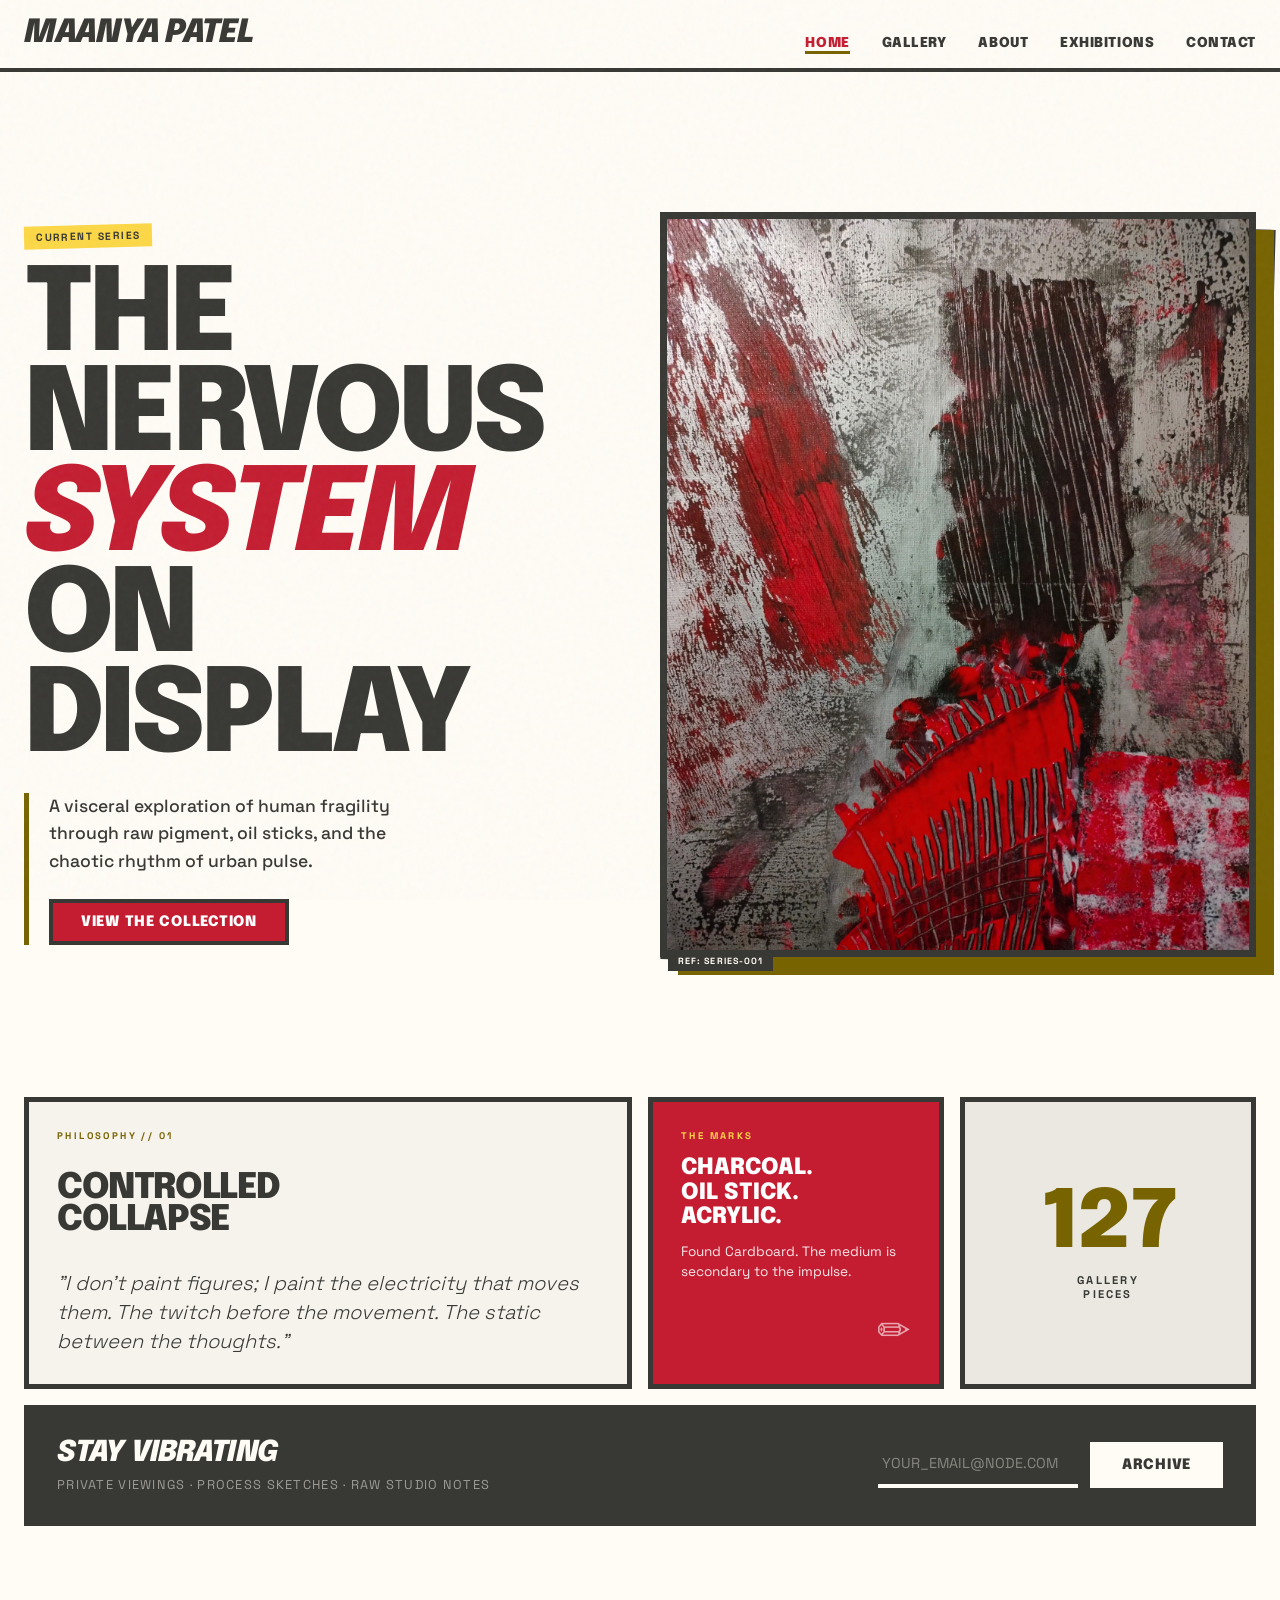
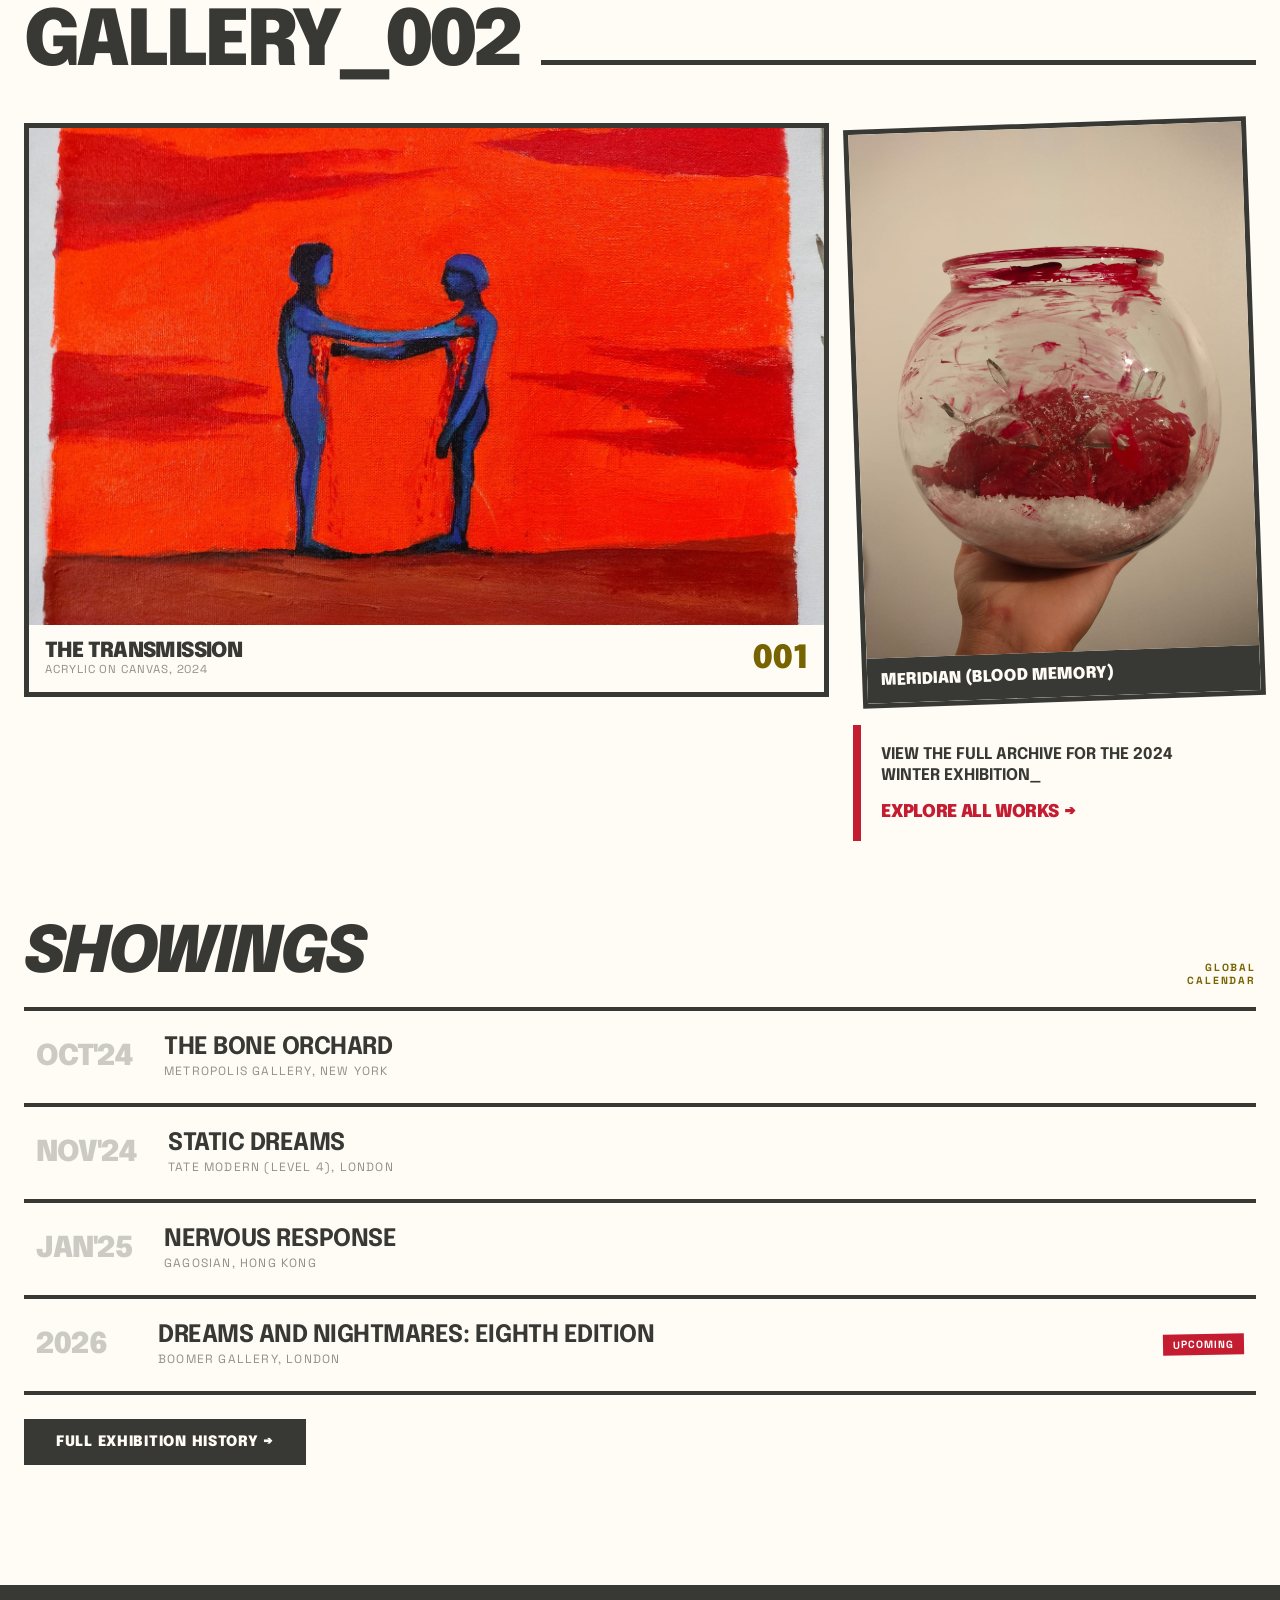
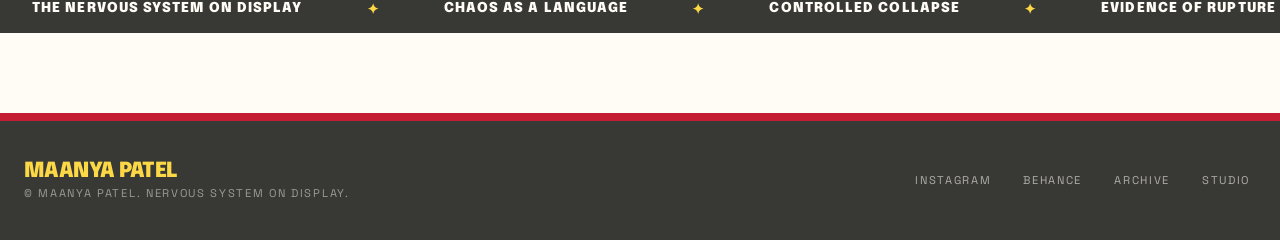
==== index.html @ a14484f3 "Add files via upload" ====
<!DOCTYPE html>
<html lang="en">
<head>
  <meta charset="UTF-8" />
  <meta name="viewport" content="width=device-width, initial-scale=1.0" />
  <title>MAANYA PATEL — THE NERVOUS SYSTEM ON DISPLAY</title>
  <link rel="preconnect" href="https://fonts.googleapis.com" />
  <link rel="preconnect" href="https://fonts.gstatic.com" crossorigin />
  <link href="https://fonts.googleapis.com/css2?family=Epilogue:ital,wght@0,400;0,700;0,900;1,900&family=Space+Grotesk:wght@300;400;500;700&display=swap" rel="stylesheet" />
  <link rel="stylesheet" href="styles.css" />
  <style>
    /* ---- Hero ---- */
    .hero {
      display: grid;
      grid-template-columns: 1fr 1fr;
      gap: 40px;
      align-items: center;
      padding: 80px 0 60px;
      position: relative;
    }

    .hero-title {
      font-family: 'Epilogue', sans-serif;
      font-weight: 900;
      font-size: clamp(3.5rem, 9vw, 7.5rem);
      line-height: 0.87;
      letter-spacing: -0.04em;
      text-transform: uppercase;
    }

    .hero-title .red { color: #c41d31; font-style: italic; }

    .hero-badge {
      display: inline-block;
      background: #fcd846;
      color: #383834;
      font-family: 'Space Grotesk', sans-serif;
      font-size: 0.65rem;
      font-weight: 700;
      text-transform: uppercase;
      letter-spacing: 0.14em;
      padding: 5px 12px;
      transform: rotate(-1.5deg);
      margin-bottom: 20px;
    }

    .hero-sub {
      border-left: 5px solid #776300;
      padding-left: 20px;
      margin-top: 24px;
      max-width: 420px;
    }

    .hero-sub p {
      font-size: 1.1rem;
      font-weight: 500;
      line-height: 1.55;
      color: #383834;
      margin-bottom: 24px;
    }

    .hero-img-wrap {
      position: relative;
    }

    .hero-img-back {
      position: absolute;
      inset: 0;
      background: #eae8e0;
      transform: translate(10px, 10px) rotate(1.5deg);
      border: 5px solid #383834;
      z-index: 0;
    }

    .hero-img-frame {
      position: relative;
      z-index: 1;
      border: 7px solid #383834;
      overflow: hidden;
      aspect-ratio: 4/5;
      box-shadow: 18px 18px 0 #776300;
    }

    .hero-img-frame .canvas { height: 100%; }

    .hero-img-tag {
      position: absolute;
      bottom: -14px;
      left: 8px;
      background: #383834;
      color: #fffcf6;
      font-size: 9px;
      font-family: 'Space Grotesk', sans-serif;
      font-weight: 700;
      text-transform: uppercase;
      letter-spacing: 0.12em;
      padding: 4px 10px;
      z-index: 2;
    }

    /* ---- Bento ---- */
    .bento {
      display: grid;
      grid-template-columns: repeat(4, 1fr);
      gap: 16px;
      margin: 80px 0;
    }

    .bento-cell {
      border: 5px solid #383834;
      padding: 28px;
      background: #f6f3ed;
    }

    .bento-cell.span2 { grid-column: span 2; }
    .bento-cell.span4 { grid-column: span 4; }

    .bento-cell.dark {
      background: #383834;
      color: #fffcf6;
    }

    .bento-cell.red {
      background: #c41d31;
      color: white;
    }

    .bento-overline {
      font-size: 0.6rem;
      font-weight: 700;
      text-transform: uppercase;
      letter-spacing: 0.25em;
      color: #776300;
      margin-bottom: 14px;
    }

    .bento-overline.white { color: #fcd846; }

    .bento-title {
      font-family: 'Epilogue', sans-serif;
      font-weight: 900;
      font-size: 2.2rem;
      line-height: 0.92;
      letter-spacing: -0.04em;
      text-transform: uppercase;
      margin-bottom: 16px;
    }

    .bento-quote {
      font-size: 1.25rem;
      font-style: italic;
      font-weight: 300;
      line-height: 1.45;
      margin-top: auto;
    }

    .bento-stat {
      font-family: 'Epilogue', sans-serif;
      font-weight: 900;
      font-size: 5rem;
      line-height: 1;
      color: #776300;
    }

    .bento-stat-label {
      font-size: 0.7rem;
      font-weight: 700;
      text-transform: uppercase;
      letter-spacing: 0.2em;
      margin-top: 8px;
      color: #383834;
    }

    .email-form {
      display: flex;
      gap: 12px;
      flex-wrap: wrap;
    }

    .email-form input {
      flex: 1;
      min-width: 200px;
      background: transparent;
      border: none;
      border-bottom: 4px solid #fffcf6;
      color: #fffcf6;
      font-family: 'Space Grotesk', sans-serif;
      font-size: 0.9rem;
      padding: 8px 4px;
      outline: none;
    }

    .email-form input::placeholder { color: rgba(255,252,246,0.4); }

    .btn {
      display: inline-block;
      font-family: 'Epilogue', sans-serif;
      font-weight: 900;
      font-size: 0.9rem;
      text-transform: uppercase;
      letter-spacing: 0.05em;
      padding: 12px 28px;
      border: 4px solid #383834;
      cursor: pointer;
      transition: transform 0.08s;
      text-decoration: none;
      text-align: center;
    }

    .btn:hover { transform: translate(3px, 3px); }

    .btn-primary {
      background: #c41d31;
      color: white;
      border-color: #383834;
    }

    .btn-dark {
      background: #383834;
      color: #fffcf6;
      border-color: #383834;
    }

    .btn-white {
      background: #fffcf6;
      color: #383834;
      border-color: #fffcf6;
    }

    /* ---- Gallery Preview ---- */
    .gallery-preview-header {
      display: flex;
      align-items: baseline;
      gap: 20px;
      margin-bottom: 40px;
    }

    .gallery-preview-header h2 {
      font-family: 'Epilogue', sans-serif;
      font-weight: 900;
      font-size: clamp(2.5rem, 6vw, 5rem);
      letter-spacing: -0.04em;
      text-transform: uppercase;
      line-height: 1;
      white-space: nowrap;
    }

    .gallery-preview-line {
      flex: 1;
      height: 5px;
      background: #383834;
    }

    .gallery-preview-grid {
      display: grid;
      grid-template-columns: 2fr 1fr;
      gap: 24px;
    }

    .gallery-card {
      border: 5px solid #383834;
      overflow: hidden;
      position: relative;
    }

    .gallery-card img,
    .gallery-card .canvas {
      width: 100%;
      display: block;
    }

    .gallery-card-meta {
      padding: 16px;
      background: #fffcf6;
      display: flex;
      justify-content: space-between;
      align-items: flex-end;
    }

    .gallery-card-title {
      font-family: 'Epilogue', sans-serif;
      font-weight: 900;
      font-size: 1.3rem;
      letter-spacing: -0.03em;
      text-transform: uppercase;
    }

    .gallery-card-num {
      font-family: 'Epilogue', sans-serif;
      font-weight: 900;
      font-size: 2rem;
      color: #776300;
      line-height: 1;
    }

    .gallery-cta {
      padding: 20px;
      display: flex;
      flex-direction: column;
      justify-content: flex-end;
      gap: 16px;
      border-left: 8px solid #c41d31;
    }

    .gallery-cta p {
      font-family: 'Epilogue', sans-serif;
      font-weight: 700;
      font-size: 1rem;
      line-height: 1.3;
      text-transform: uppercase;
    }

    .gallery-cta a {
      font-family: 'Epilogue', sans-serif;
      font-weight: 900;
      font-size: 1.1rem;
      color: #c41d31;
      text-decoration: none;
      text-transform: uppercase;
      letter-spacing: -0.02em;
      display: flex;
      align-items: center;
      gap: 6px;
    }

    .gallery-cta a::after { content: ' →'; }

    /* ---- Showings ---- */
    .showings-header {
      display: flex;
      justify-content: space-between;
      align-items: flex-end;
      margin-bottom: 20px;
    }

    .showings-header h2 {
      font-family: 'Epilogue', sans-serif;
      font-weight: 900;
      font-style: italic;
      font-size: clamp(2.5rem, 5vw, 4rem);
      letter-spacing: -0.04em;
      text-transform: uppercase;
    }

    .showings-header span {
      font-family: 'Space Grotesk', sans-serif;
      font-size: 0.65rem;
      font-weight: 700;
      letter-spacing: 0.18em;
      text-transform: uppercase;
      color: #776300;
      text-align: right;
    }

    .showing-row {
      border-top: 4px solid #383834;
      padding: 24px 12px;
      display: flex;
      align-items: center;
      gap: 32px;
      cursor: pointer;
      transition: background 0.08s;
    }

    .showing-row:last-child { border-bottom: 4px solid #383834; }
    .showing-row:hover { background: #f0eee6; }

    .showing-date {
      font-family: 'Epilogue', sans-serif;
      font-weight: 900;
      font-size: 1.8rem;
      opacity: 0.25;
      letter-spacing: -0.04em;
      min-width: 90px;
    }

    .showing-title {
      font-family: 'Epilogue', sans-serif;
      font-weight: 700;
      font-size: 1.5rem;
      text-transform: uppercase;
      letter-spacing: -0.02em;
    }

    .showing-venue {
      font-size: 0.75rem;
      text-transform: uppercase;
      letter-spacing: 0.1em;
      opacity: 0.55;
      margin-top: 3px;
    }

    .showing-row:hover .showing-title { color: #c41d31; }

    @media (max-width: 768px) {
      .hero { grid-template-columns: 1fr; }
      .hero-img-wrap { display: none; }
      .bento { grid-template-columns: 1fr 1fr; }
      .bento-cell.span4 { grid-column: span 2; }
      .gallery-preview-grid { grid-template-columns: 1fr; }
    }

    @media (max-width: 480px) {
      .bento { grid-template-columns: 1fr; }
      .bento-cell.span2,
      .bento-cell.span4 { grid-column: span 1; }
    }
  </style>
</head>
<body>

<!-- ===== NAVIGATION ===== -->
<nav class="site-nav">
  <div class="nav-inner">
    <a href="index.html" class="nav-logo">Maanya Patel</a>
    <div class="nav-links">
      <a href="index.html" class="active">Home</a>
      <a href="gallery.html">Gallery</a>
      <a href="about.html">About</a>
      <a href="exhibitions.html">Exhibitions</a>
      <a href="contact.html">Contact</a>
    </div>
    <button class="nav-menu-btn" onclick="toggleMenu()" aria-label="Menu">☰</button>
  </div>
  <div class="nav-mobile" id="mobileMenu">
    <a href="index.html" class="active">Home</a>
    <a href="gallery.html">Gallery</a>
    <a href="about.html">About</a>
    <a href="exhibitions.html">Exhibitions</a>
    <a href="contact.html">Contact</a>
  </div>
</nav>

<!-- ===== MAIN ===== -->
<main class="page-content">

  <!-- Hero -->
  <section class="hero">
    <div>
      <div class="hero-badge">Current Series</div>
      <h1 class="hero-title">
        THE<br/>
        NERVOUS<br/>
        <span class="red">SYSTEM</span> ON<br/>
        DISPLAY
      </h1>
      <div class="hero-sub">
        <p>A visceral exploration of human fragility through raw pigment, oil sticks, and the chaotic rhythm of urban pulse.</p>
        <a href="gallery.html" class="btn btn-primary">VIEW THE COLLECTION</a>
      </div>
    </div>

    <div class="hero-img-wrap">
      <div class="hero-img-back"></div>
      <div class="hero-img-frame">
        <img src="images/painting-breach.jpg" alt="Breach — Acrylic, oil stick on canvas" style="width:100%;height:100%;object-fit:cover;">
      </div>
      <div class="hero-img-tag">REF: SERIES-001</div>
    </div>
  </section>

  <!-- Bento Grid -->
  <section class="bento">
    <!-- Philosophy statement -->
    <div class="bento-cell span2" style="display:flex;flex-direction:column;gap:16px;">
      <div class="bento-overline">Philosophy // 01</div>
      <div class="bento-title">Controlled<br/>Collapse</div>
      <div class="bento-quote">
        "I don't paint figures; I paint the electricity that moves them. The twitch before the movement. The static between the thoughts."
      </div>
    </div>

    <!-- The Marks -->
    <div class="bento-cell red" style="display:flex;flex-direction:column;justify-content:space-between;">
      <div>
        <div class="bento-overline white">The Marks</div>
        <div style="font-family:'Epilogue',sans-serif;font-weight:900;font-size:1.4rem;text-transform:uppercase;line-height:1.1;margin-bottom:12px;">Charcoal.<br/>Oil Stick.<br/>Acrylic.</div>
        <p style="font-size:0.85rem;line-height:1.5;opacity:0.9;">Found Cardboard. The medium is secondary to the impulse.</p>
      </div>
      <div style="font-size:2.5rem;text-align:right;opacity:0.6;">✏</div>
    </div>

    <!-- Stat -->
    <div class="bento-cell" style="display:flex;flex-direction:column;align-items:center;justify-content:center;text-align:center;background:#eae8e0;">
      <div class="bento-stat">127</div>
      <div class="bento-stat-label">Gallery<br/>Pieces</div>
    </div>

    <!-- Email signup -->
    <div class="bento-cell span4 dark" style="display:flex;align-items:center;justify-content:space-between;gap:40px;flex-wrap:wrap;">
      <div>
        <div style="font-family:'Epilogue',sans-serif;font-weight:900;font-style:italic;font-size:1.8rem;text-transform:uppercase;letter-spacing:-0.03em;margin-bottom:8px;">STAY VIBRATING</div>
        <p style="font-size:0.8rem;text-transform:uppercase;letter-spacing:0.1em;opacity:0.5;">Private viewings · Process sketches · Raw studio notes</p>
      </div>
      <div class="email-form">
        <input type="email" placeholder="YOUR_EMAIL@NODE.COM" />
        <button class="btn btn-white">Archive</button>
      </div>
    </div>
  </section>

  <!-- Gallery Preview -->
  <section style="margin-bottom:80px;">
    <div class="gallery-preview-header">
      <h2>Gallery_002</h2>
      <div class="gallery-preview-line"></div>
    </div>
    <div class="gallery-preview-grid">
      <div>
        <div class="gallery-card">
          <img src="images/painting-transmission.jpg" alt="The Transmission" style="width:100%;aspect-ratio:16/10;object-fit:cover;">
          <div class="gallery-card-meta">
            <div>
              <div class="gallery-card-title">The Transmission</div>
              <div style="font-size:0.72rem;opacity:0.55;text-transform:uppercase;letter-spacing:0.08em;">Acrylic on Canvas, 2024</div>
            </div>
            <div class="gallery-card-num">001</div>
          </div>
        </div>
      </div>
      <div style="display:flex;flex-direction:column;gap:24px;">
        <div class="gallery-card" style="transform:rotate(-2deg);transition:transform 0.2s;" onmouseover="this.style.transform='rotate(0deg)'" onmouseout="this.style.transform='rotate(-2deg)'">
          <!-- Replace with: <img src="images/sculpture-vessel.jpg" alt="Meridian (Blood Memory)" style="width:100%;aspect-ratio:3/4;object-fit:cover"> -->
          <img src="images/sculpture-vessel.jpg" alt="Meridian (Blood Memory)" style="width:100%;aspect-ratio:3/4;object-fit:cover;">
          <div style="background:#383834;color:#fffcf6;padding:14px;">
            <div style="font-family:'Epilogue',sans-serif;font-weight:900;font-size:1rem;text-transform:uppercase;">Meridian (Blood Memory)</div>
          </div>
        </div>
        <div class="gallery-cta">
          <p>View the full archive for the 2024 winter exhibition_</p>
          <a href="gallery.html">Explore All Works</a>
        </div>
      </div>
    </div>
  </section>

  <!-- Showings -->
  <section style="margin-bottom:80px;">
    <div class="showings-header">
      <h2>Showings</h2>
      <span>Global<br/>Calendar</span>
    </div>
    <div>
      <div class="showing-row">
        <div class="showing-date">OCT'24</div>
        <div>
          <div class="showing-title">The Bone Orchard</div>
          <div class="showing-venue">Metropolis Gallery, New York</div>
        </div>
      </div>
      <div class="showing-row">
        <div class="showing-date">NOV'24</div>
        <div>
          <div class="showing-title">Static Dreams</div>
          <div class="showing-venue">Tate Modern (Level 4), London</div>
        </div>
      </div>
      <div class="showing-row">
        <div class="showing-date">JAN'25</div>
        <div>
          <div class="showing-title">Nervous Response</div>
          <div class="showing-venue">Gagosian, Hong Kong</div>
        </div>
      </div>
      <div class="showing-row">
        <div class="showing-date">2026</div>
        <div>
          <div class="showing-title">Dreams and Nightmares: Eighth Edition</div>
          <div class="showing-venue">Boomer Gallery, London</div>
        </div>
        <div style="margin-left:auto;background:#c41d31;color:white;font-size:0.65rem;font-weight:700;letter-spacing:0.1em;text-transform:uppercase;padding:4px 10px;transform:rotate(-1deg);">Upcoming</div>
      </div>
    </div>
    <div style="margin-top:24px;">
      <a href="exhibitions.html" class="btn btn-dark">Full Exhibition History →</a>
    </div>
  </section>

</main>

<!-- ===== TICKER ===== -->
<div class="ticker-wrap">
  <div class="ticker-track">
    <span>The Nervous System on Display</span>
    <span class="accent">✦</span>
    <span>Chaos as a Language</span>
    <span class="accent">✦</span>
    <span>Controlled Collapse</span>
    <span class="accent">✦</span>
    <span>Evidence of Rupture</span>
    <span class="accent">✦</span>
    <span>Maanya Patel — London</span>
    <span class="accent">✦</span>
    <!-- duplicate for seamless loop -->
    <span>The Nervous System on Display</span>
    <span class="accent">✦</span>
    <span>Chaos as a Language</span>
    <span class="accent">✦</span>
    <span>Controlled Collapse</span>
    <span class="accent">✦</span>
    <span>Evidence of Rupture</span>
    <span class="accent">✦</span>
    <span>Maanya Patel — London</span>
    <span class="accent">✦</span>
  </div>
</div>

<!-- ===== FOOTER ===== -->
<footer class="site-footer">
  <div class="footer-inner">
    <div>
      <div class="footer-logo">Maanya Patel</div>
      <div class="footer-copy">© Maanya Patel. Nervous System on Display.</div>
    </div>
    <div class="footer-links">
      <a href="#">Instagram</a>
      <a href="#">Behance</a>
      <a href="gallery.html">Archive</a>
      <a href="contact.html">Studio</a>
    </div>
  </div>
</footer>

<script>
  function toggleMenu() {
    document.getElementById('mobileMenu').classList.toggle('open');
  }
</script>
</body>
</html>
---- styles.css ----
/* ============================================
   MAANYA PATEL — THE NERVOUS SYSTEM ON DISPLAY
   Shared Styles — Basquiat Design System
   ============================================ */

/* --- Custom Properties --- */
:root {
  --bg:        #fffcf6;
  --text:      #383834;
  --primary:   #c41d31;
  --secondary: #776300;
  --yellow:    #fcd846;
  --s1:        #f6f3ed;
  --s2:        #f0eee6;
  --s3:        #eae8e0;
}

/* --- Reset --- */
*, *::before, *::after { box-sizing: border-box; margin: 0; padding: 0; }
html { scroll-behavior: smooth; }

/* --- Base --- */
body {
  background: var(--bg);
  color: var(--text);
  font-family: 'Space Grotesk', sans-serif;
  overflow-x: hidden;
}

/* --- Grain Texture Overlay --- */
body::before {
  content: '';
  position: fixed;
  inset: 0;
  background-image: url("data:image/svg+xml,%3Csvg viewBox='0 0 200 200' xmlns='http://www.w3.org/2000/svg'%3E%3Cfilter id='n'%3E%3CfeTurbulence type='fractalNoise' baseFrequency='0.75' numOctaves='4' stitchTiles='stitch'/%3E%3C/filter%3E%3Crect width='100%25' height='100%25' filter='url(%23n)'/%3E%3C/svg%3E");
  opacity: 0.045;
  pointer-events: none;
  z-index: 9999;
}

/* --- Navigation --- */
.site-nav {
  background: var(--bg);
  border-bottom: 4px solid var(--text);
  position: sticky;
  top: 0;
  z-index: 500;
  width: 100%;
}

.nav-inner {
  max-width: 1440px;
  margin: 0 auto;
  padding: 18px 24px;
  display: flex;
  justify-content: space-between;
  align-items: flex-end;
  gap: 20px;
}

.nav-logo {
  font-family: 'Epilogue', sans-serif;
  font-weight: 900;
  font-style: italic;
  font-size: clamp(1.4rem, 3vw, 2rem);
  letter-spacing: -0.04em;
  text-transform: uppercase;
  color: var(--text);
  text-decoration: none;
  line-height: 1;
  flex-shrink: 0;
}

.nav-links {
  display: flex;
  gap: 32px;
  align-items: center;
  flex-wrap: wrap;
}

.nav-links a {
  font-family: 'Epilogue', sans-serif;
  font-weight: 900;
  font-size: 0.85rem;
  text-transform: uppercase;
  letter-spacing: 0.04em;
  color: var(--text);
  text-decoration: none;
  transition: color 0.08s, transform 0.08s;
  display: inline-block;
}

.nav-links a:hover {
  color: var(--primary);
  transform: skewX(-4deg);
}

.nav-links a.active {
  color: var(--primary);
  position: relative;
}

.nav-links a.active::after {
  content: '';
  position: absolute;
  left: 0; bottom: -4px;
  width: 100%; height: 3px;
  background: var(--secondary);
}

.nav-menu-btn {
  display: none;
  background: none;
  border: 3px solid var(--text);
  padding: 6px 10px;
  font-size: 1.1rem;
  cursor: pointer;
  color: var(--text);
  line-height: 1;
}

/* Mobile Nav */
.nav-mobile {
  display: none;
  flex-direction: column;
  gap: 0;
  background: var(--text);
  border-top: 4px solid var(--primary);
}

.nav-mobile.open {
  display: flex;
}

.nav-mobile a {
  font-family: 'Epilogue', sans-serif;
  font-weight: 900;
  font-size: 1.5rem;
  text-transform: uppercase;
  letter-spacing: -0.02em;
  color: var(--bg);
  text-decoration: none;
  padding: 16px 24px;
  border-bottom: 2px solid rgba(255,255,255,0.1);
  transition: background 0.1s;
}

.nav-mobile a:hover,
.nav-mobile a.active {
  background: var(--primary);
  color: white;
}

/* --- Footer --- */
.site-footer {
  background: var(--text);
  border-top: 8px solid var(--primary);
  color: var(--bg);
  padding: 40px 24px;
  margin-top: 80px;
}

.footer-inner {
  max-width: 1440px;
  margin: 0 auto;
  display: flex;
  flex-wrap: wrap;
  justify-content: space-between;
  align-items: center;
  gap: 24px;
}

.footer-logo {
  font-family: 'Epilogue', sans-serif;
  font-weight: 900;
  font-size: 1.3rem;
  color: var(--yellow);
  text-transform: uppercase;
  letter-spacing: -0.03em;
}

.footer-copy {
  font-size: 0.7rem;
  text-transform: uppercase;
  letter-spacing: 0.15em;
  opacity: 0.5;
  margin-top: 4px;
}

.footer-links {
  display: flex;
  gap: 20px;
  flex-wrap: wrap;
}

.footer-links a {
  font-size: 0.7rem;
  text-transform: uppercase;
  letter-spacing: 0.15em;
  color: var(--bg);
  opacity: 0.6;
  text-decoration: none;
  padding: 4px 6px;
  transition: all 0.1s;
}

.footer-links a:hover {
  background: var(--primary);
  color: white;
  opacity: 1;
}

/* --- Utility: Scribble Underline --- */
.scribble {
  background: linear-gradient(to right, var(--yellow) 0%, var(--yellow) 100%);
  background-repeat: no-repeat;
  background-size: 100% 6px;
  background-position: 0 94%;
}

/* --- Utility: Redaction Block --- */
.redact {
  position: relative;
  z-index: 1;
}
.redact::after {
  content: '';
  position: absolute;
  left: -3px; top: 50%;
  width: calc(100% + 6px);
  height: 1.1em;
  background: var(--yellow);
  z-index: -1;
  transform: translateY(-50%) rotate(-0.8deg);
  opacity: 0.85;
}

/* --- Utility: Heavy Border Box --- */
.box-raw {
  border: 5px solid var(--text);
}

.box-raw-sm {
  border: 3px solid var(--text);
}

/* --- Artwork Placeholder Canvases --- */
/* Replace <div class="canvas canvas-N"> with <img> when you have real artwork */
.canvas {
  width: 100%;
  position: relative;
  overflow: hidden;
}

.canvas-1 { /* Synaptic Fire — deep red vortex */
  background: radial-gradient(ellipse at 40% 60%, #c41d31 0%, #7a0f1b 35%, #1a0a08 70%, #0a0a0a 100%);
}
.canvas-2 { /* Bone Map — charcoal figure */
  background: linear-gradient(160deg, #1c1c1a 0%, #383834 30%, #6b5a4e 60%, #c9b89a 85%, #fffcf6 100%);
}
.canvas-3 { /* Cortical Storm — warm explosion */
  background: radial-gradient(circle at 50% 50%, #fcd846 0%, #c41d31 30%, #4a1008 65%, #0d0d0d 100%);
}
.canvas-4 { /* The Rupture — vertical tear */
  background: linear-gradient(175deg, #0a0a0a 0%, #2a0608 40%, #c41d31 60%, #fffcf6 100%);
}
.canvas-5 { /* Controlled Collapse — burgundy scatter */
  background: linear-gradient(135deg, #1a0505 0%, #5c1520 45%, #8b2030 70%, #c9a28a 100%);
}
.canvas-6 { /* Static Noise — black void */
  background: radial-gradient(ellipse at 30% 70%, #3d3020 0%, #1a1a18 50%, #0a0a0a 100%);
}
.canvas-7 { /* Nervous Response — olive signal */
  background: linear-gradient(120deg, #0a0a0a 0%, #2a2000 40%, #776300 75%, #fcd846 100%);
}
.canvas-8 { /* Signal Loss — horizontal bands */
  background: repeating-linear-gradient(180deg, #0d0d0d 0px, #0d0d0d 18px, #1a0505 18px, #1a0505 20px, #2a0000 20px, #2a0000 40px);
}

/* Canvas add-label overlay */
.canvas-label {
  position: absolute;
  bottom: 0; left: 0;
  background: var(--text);
  color: var(--bg);
  font-family: 'Space Grotesk', sans-serif;
  font-size: 9px;
  font-weight: 700;
  text-transform: uppercase;
  letter-spacing: 0.12em;
  padding: 4px 8px;
  opacity: 0.9;
}

/* --- Rotated Accent Box --- */
.accent-badge {
  display: inline-block;
  background: var(--yellow);
  color: var(--text);
  font-family: 'Space Grotesk', sans-serif;
  font-size: 0.65rem;
  font-weight: 700;
  text-transform: uppercase;
  letter-spacing: 0.12em;
  padding: 4px 10px;
  transform: rotate(-1deg);
}

/* --- Page wrapper --- */
.page-content {
  max-width: 1440px;
  margin: 0 auto;
  padding: 60px 24px 40px;
}

/* --- Marquee ticker --- */
.ticker-wrap {
  overflow: hidden;
  border-top: 4px solid var(--text);
  border-bottom: 4px solid var(--text);
  background: var(--text);
  padding: 12px 0;
}

.ticker-track {
  display: flex;
  width: max-content;
  animation: ticker 22s linear infinite;
}

.ticker-track span {
  font-family: 'Epilogue', sans-serif;
  font-weight: 900;
  font-size: 0.85rem;
  text-transform: uppercase;
  letter-spacing: 0.08em;
  color: var(--bg);
  padding: 0 32px;
}

.ticker-track span.accent {
  color: var(--yellow);
}

@keyframes ticker {
  from { transform: translateX(0); }
  to   { transform: translateX(-50%); }
}

/* --- Responsive --- */
@media (max-width: 768px) {
  .nav-links { display: none; }
  .nav-menu-btn { display: block; }

  .page-content { padding: 40px 16px 40px; }
}
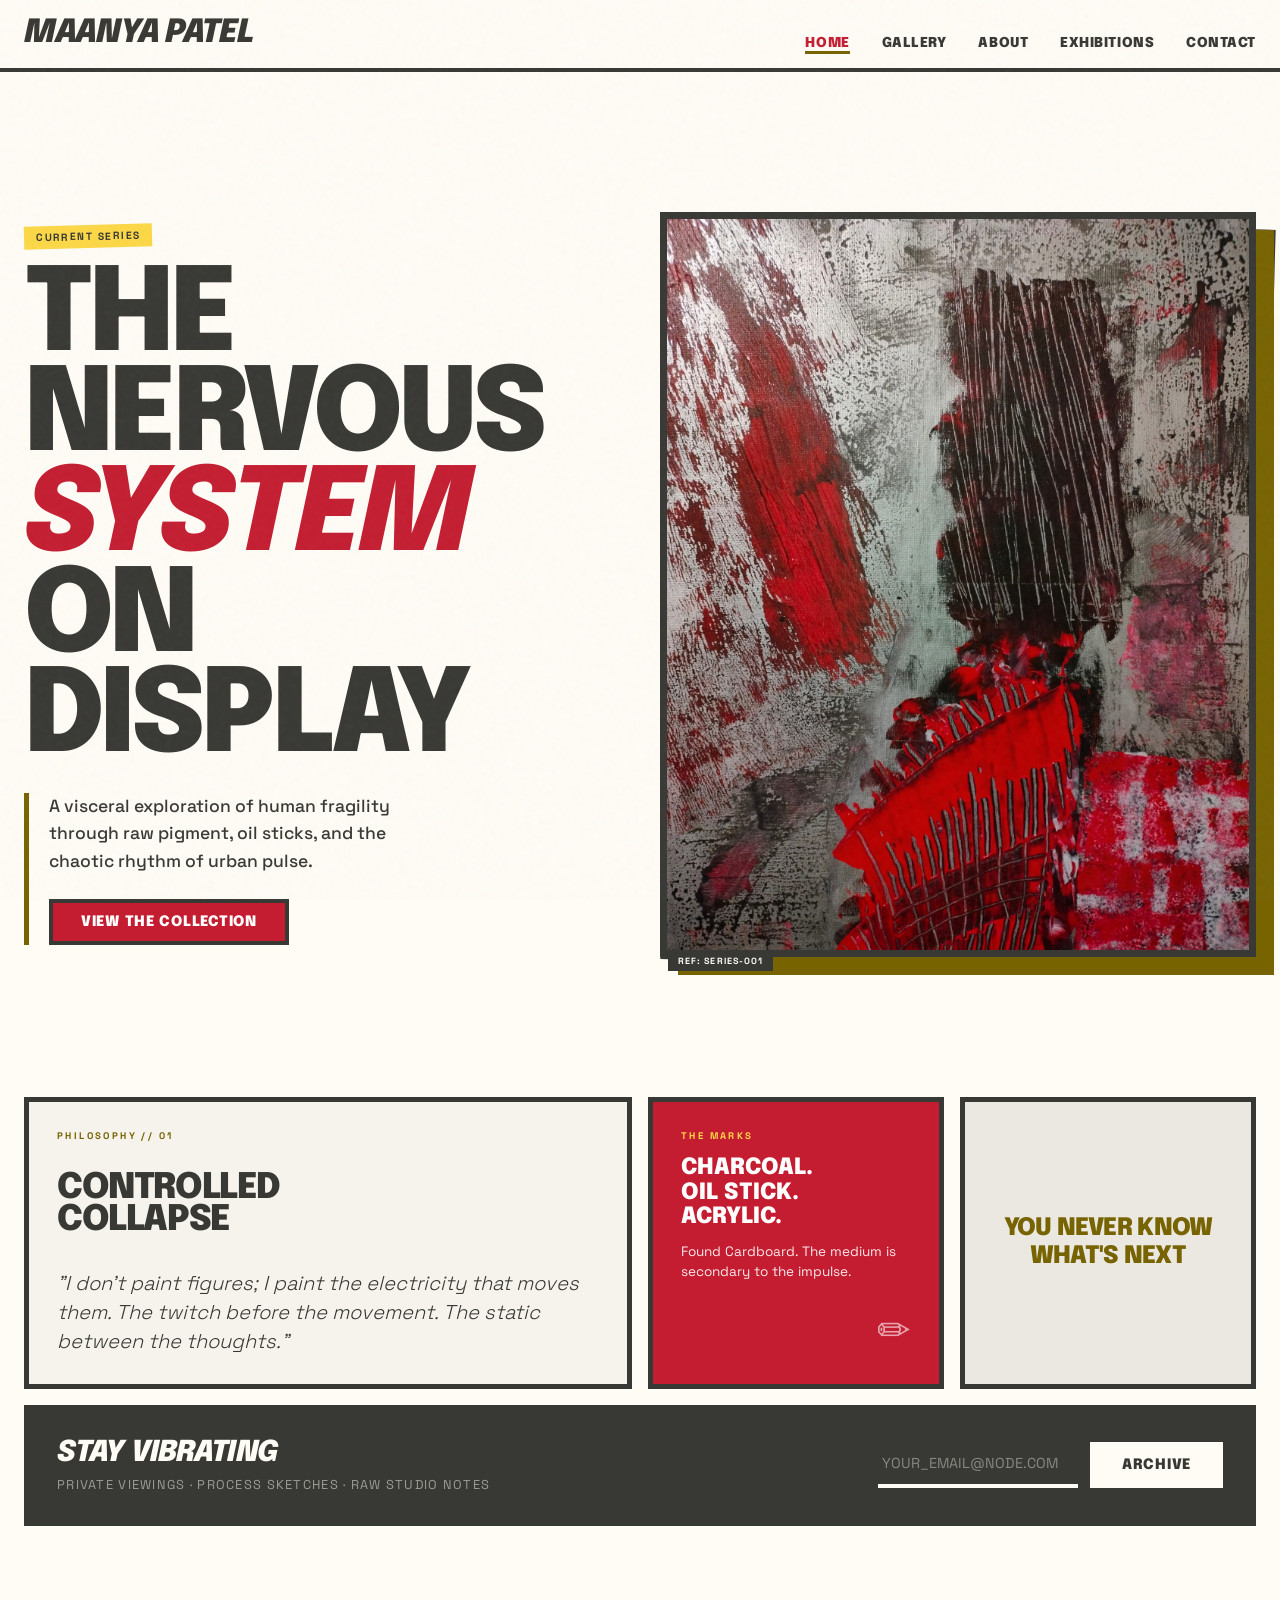
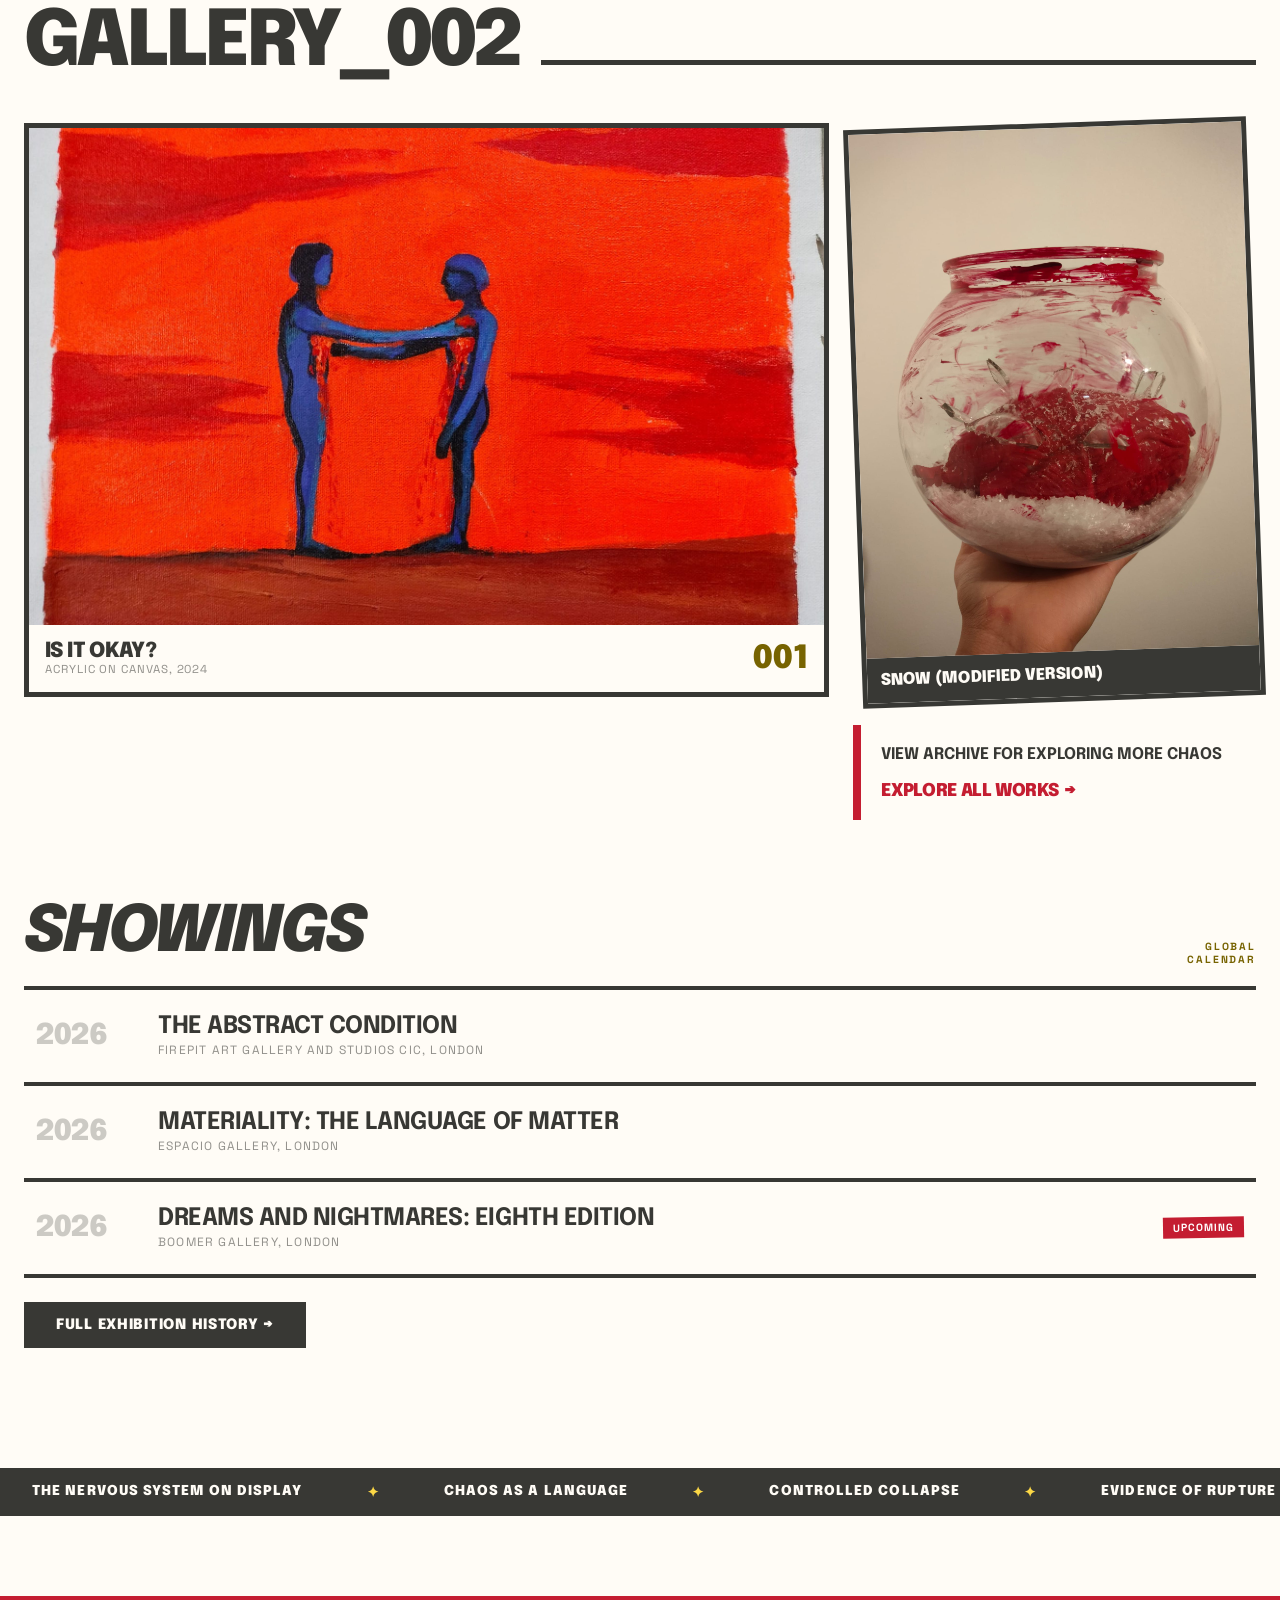
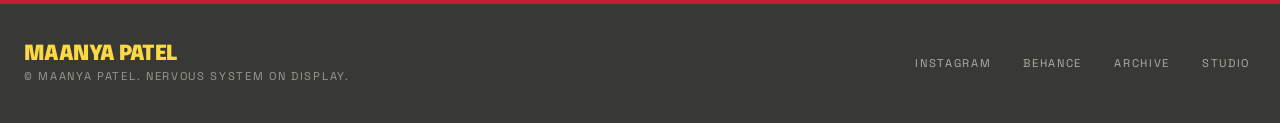
==== commit 3fabf193: "Add files via upload" ====
--- a/index.html
+++ b/index.html
@@ -482,8 +482,7 @@
 
     <!-- Stat -->
     <div class="bento-cell" style="display:flex;flex-direction:column;align-items:center;justify-content:center;text-align:center;background:#eae8e0;">
-      <div class="bento-stat">127</div>
-      <div class="bento-stat-label">Gallery<br/>Pieces</div>
+      <div style="font-family:'Epilogue',sans-serif;font-weight:900;font-size:1.5rem;line-height:1.15;text-transform:uppercase;letter-spacing:-0.03em;color:#776300;">you never know<br/>what's next</div>
     </div>
 
     <!-- Email signup -->
@@ -511,7 +510,7 @@
           <img src="images/painting-transmission.jpg" alt="The Transmission" style="width:100%;aspect-ratio:16/10;object-fit:cover;">
           <div class="gallery-card-meta">
             <div>
-              <div class="gallery-card-title">The Transmission</div>
+              <div class="gallery-card-title">Is it okay?</div>
               <div style="font-size:0.72rem;opacity:0.55;text-transform:uppercase;letter-spacing:0.08em;">Acrylic on Canvas, 2024</div>
             </div>
             <div class="gallery-card-num">001</div>
@@ -523,11 +522,11 @@
           <!-- Replace with: <img src="images/sculpture-vessel.jpg" alt="Meridian (Blood Memory)" style="width:100%;aspect-ratio:3/4;object-fit:cover"> -->
           <img src="images/sculpture-vessel.jpg" alt="Meridian (Blood Memory)" style="width:100%;aspect-ratio:3/4;object-fit:cover;">
           <div style="background:#383834;color:#fffcf6;padding:14px;">
-            <div style="font-family:'Epilogue',sans-serif;font-weight:900;font-size:1rem;text-transform:uppercase;">Meridian (Blood Memory)</div>
+            <div style="font-family:'Epilogue',sans-serif;font-weight:900;font-size:1rem;text-transform:uppercase;">Snow (modified version)</div>
           </div>
         </div>
         <div class="gallery-cta">
-          <p>View the full archive for the 2024 winter exhibition_</p>
+          <p>view archive for exploring more chaos</p>
           <a href="gallery.html">Explore All Works</a>
         </div>
       </div>
@@ -542,24 +541,17 @@
     </div>
     <div>
       <div class="showing-row">
-        <div class="showing-date">OCT'24</div>
+        <div class="showing-date">2026</div>
         <div>
-          <div class="showing-title">The Bone Orchard</div>
-          <div class="showing-venue">Metropolis Gallery, New York</div>
+          <div class="showing-title">The Abstract Condition</div>
+          <div class="showing-venue">Firepit Art Gallery and Studios CIC, London</div>
         </div>
       </div>
       <div class="showing-row">
-        <div class="showing-date">NOV'24</div>
+        <div class="showing-date">2026</div>
         <div>
-          <div class="showing-title">Static Dreams</div>
-          <div class="showing-venue">Tate Modern (Level 4), London</div>
-        </div>
-      </div>
-      <div class="showing-row">
-        <div class="showing-date">JAN'25</div>
-        <div>
-          <div class="showing-title">Nervous Response</div>
-          <div class="showing-venue">Gagosian, Hong Kong</div>
+          <div class="showing-title">Materiality: The Language of Matter</div>
+          <div class="showing-venue">Espacio Gallery, London</div>
         </div>
       </div>
       <div class="showing-row">
